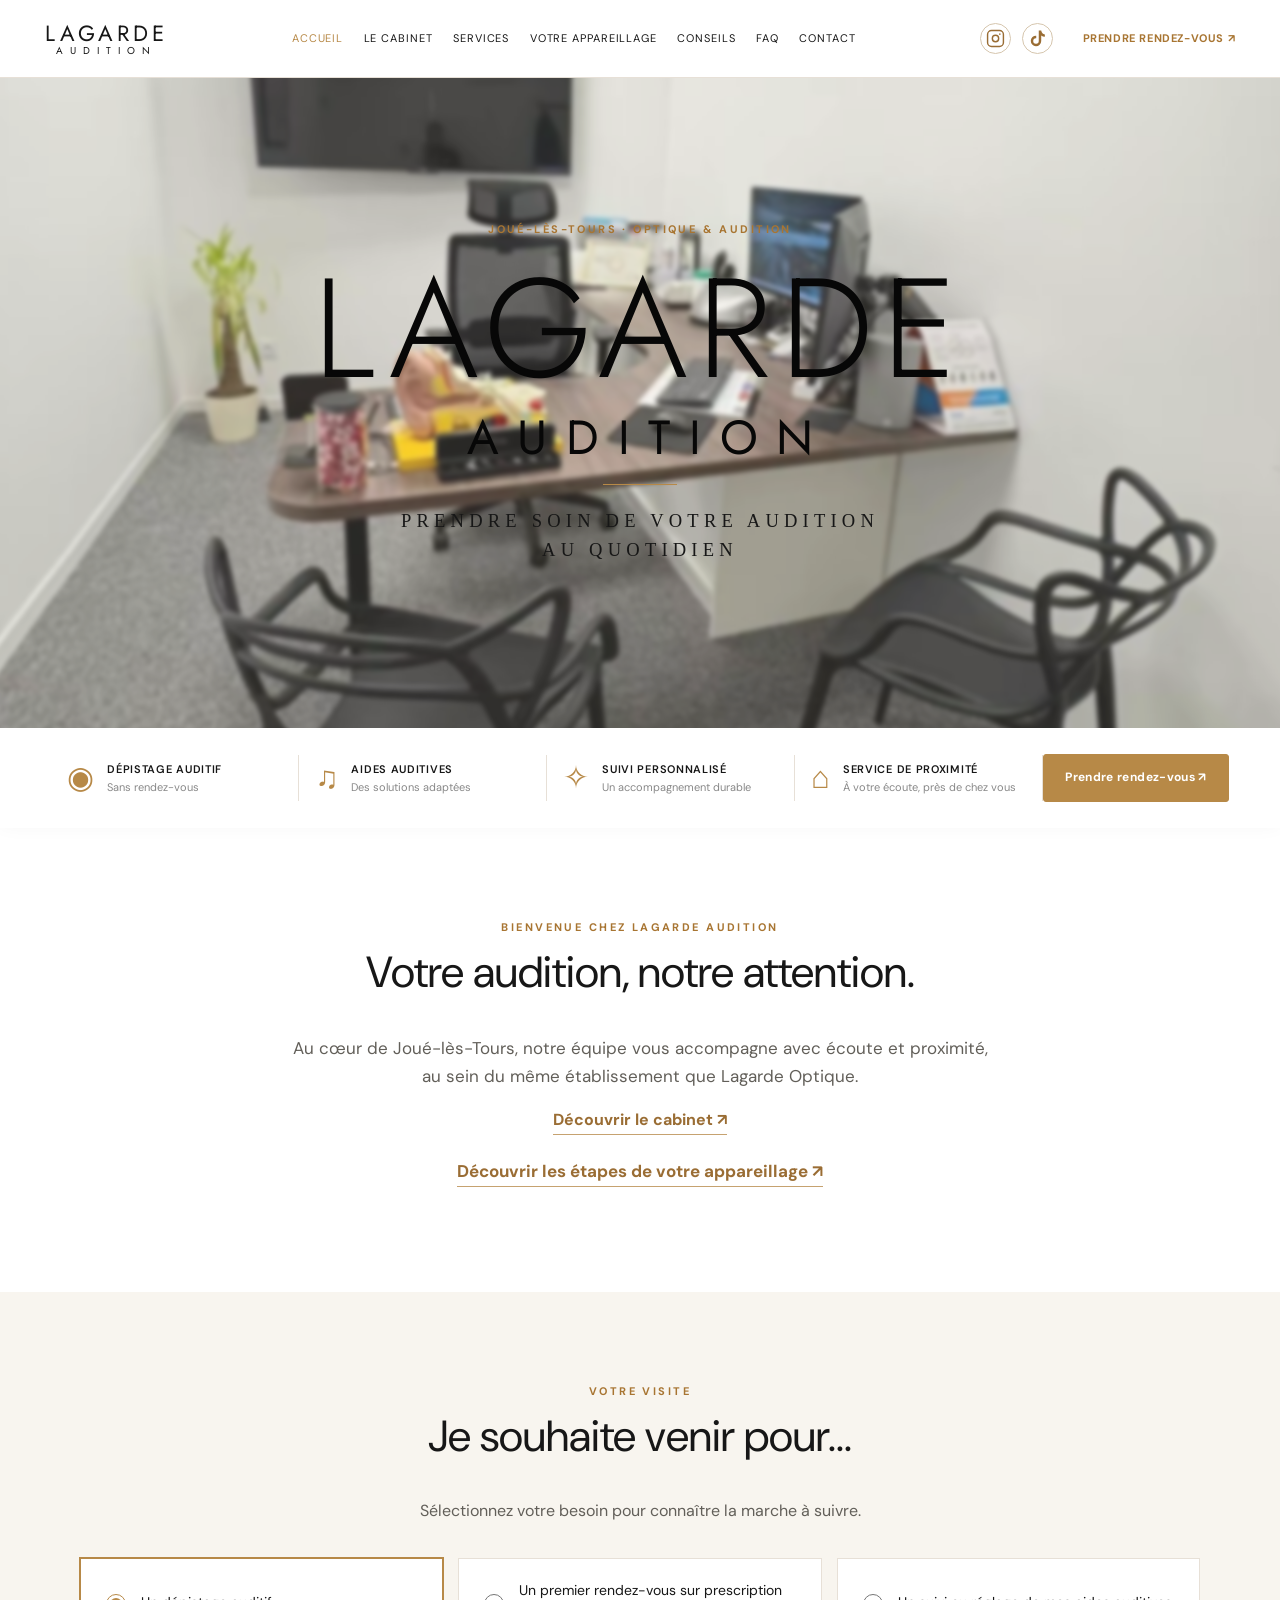
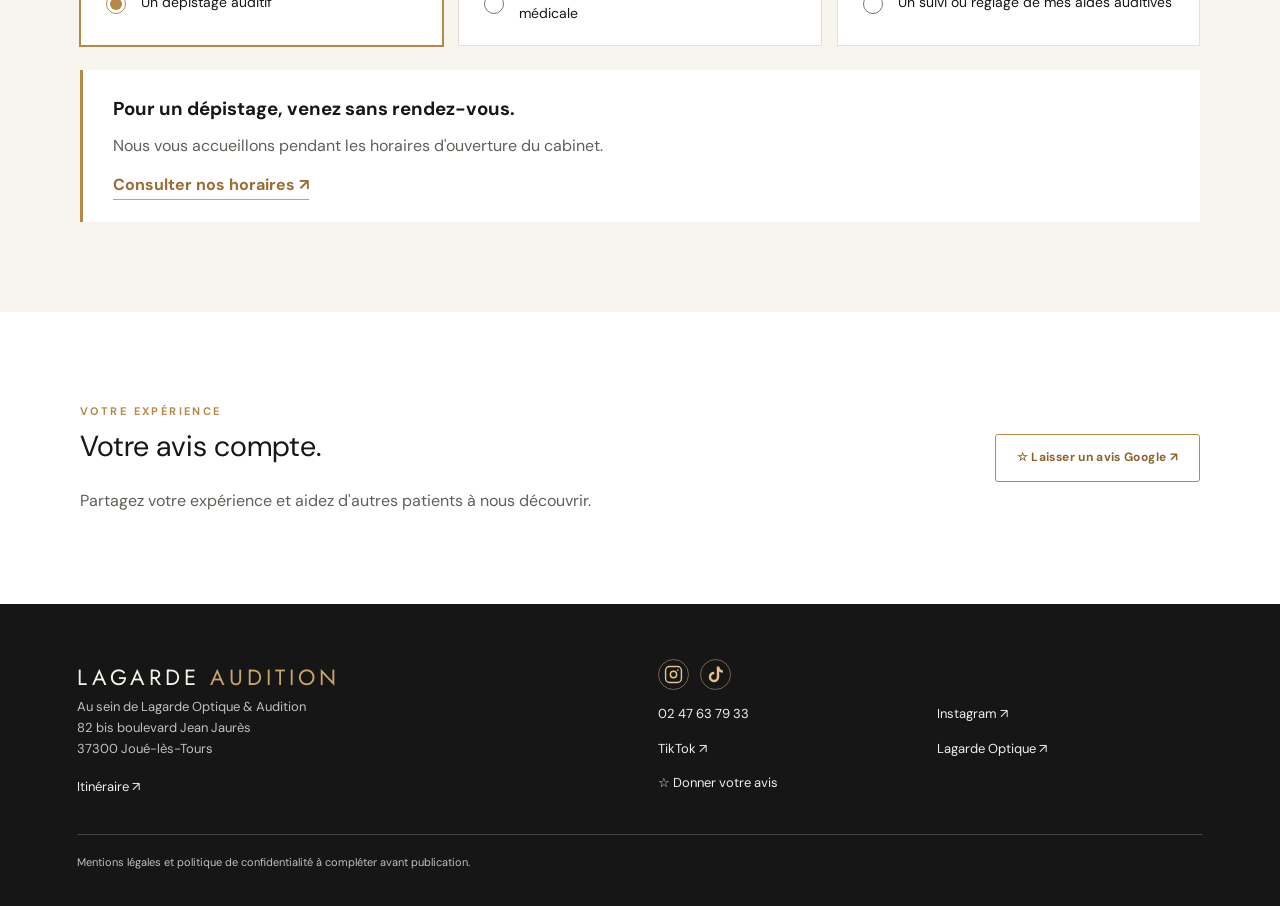
==== index.html @ 4db90084 "Add canonical link to index.html Added a canonical link to the head section for SEO." ====
<!DOCTYPE html>

<html lang="fr"><head><meta charset="utf-8"/><meta content="width=device-width,initial-scale=1" name="viewport"/><meta content="Lagarde Audition, votre audioprothésiste à Joué-lès-Tours. Dépistage auditif, appareils auditifs et suivi personnalisé. Prenez rendez-vous !" name="description"/><title>Audioprothésiste à Joué-lès-Tours | Lagarde Audition</title><link rel="canonical" href="https://www.lagarde-audition.fr/"/><link href="style.css" rel="stylesheet"/></head><body><header class="header"><a aria-label="Lagarde Audition, accueil" class="wordmark" href="index.html">LAGARDE <small>AUDITION</small></a><button aria-controls="nav" aria-expanded="false" class="menu-toggle" type="button">☰ <span class="sr">Menu</span></button><nav aria-label="Navigation principale" id="nav"><a aria-current="page" href="index.html">Accueil</a><a href="cabinet.html">Le cabinet</a><a href="services.html">Services</a><a href="appareillage.html">Votre appareillage</a><a href="conseils.html">Conseils</a><a href="faq.html">FAQ</a><a href="contact.html">Contact</a></nav><div aria-label="Réseaux sociaux" class="social-icons"><a aria-label="Instagram Lagarde Audition" href="https://www.instagram.com/lagarde.audition/" rel="noopener noreferrer" target="_blank"><svg aria-hidden="true" fill="none" height="19" stroke="currentColor" stroke-linecap="round" stroke-linejoin="round" stroke-width="1.8" viewbox="0 0 24 24" width="19"><rect height="20" rx="5" width="20" x="2" y="2"></rect><circle cx="12" cy="12" r="4"></circle><circle cx="17.5" cy="6.5" fill="currentColor" r="1" stroke="none"></circle></svg></a><a aria-label="TikTok Lagarde Audition" href="https://www.tiktok.com/@lagarde.audition" rel="noopener noreferrer" target="_blank"><svg aria-hidden="true" fill="currentColor" height="19" viewbox="0 0 24 24" width="19"><path d="M16.7 2h-3.1v13.1a3.5 3.5 0 1 1-3.2-3.5V8.5a6.6 6.6 0 1 0 6.3 6.6V8.3c1.3 1 2.9 1.5 4.6 1.6V6.8c-2.5-.2-4.2-1.8-4.6-4.8Z"></path></svg></a></div><a class="gold-link" href="https://www.doctolib.fr/magasin-d-optique-et-centre-auditif/joue-les-tours/lagarde-optique-et-audition" rel="noopener" target="_blank">Prendre rendez-vous ↗</a></header><main><section class="hero"><div class="hero-content"><p class="eyebrow">JOUÉ-LÈS-TOURS · OPTIQUE &amp; AUDITION</p><h1>LAGARDE<span>AUDITION</span></h1><div class="gold-rule"></div><p class="hero-tagline">PRENDRE SOIN DE VOTRE AUDITION<br/>AU QUOTIDIEN</p></div></section><section class="feature-bar"><a class="feature" href="services.html"><span class="feature-icon">◉</span><span><b>Dépistage auditif</b><small>Sans rendez-vous</small></span></a><a class="feature" href="services.html"><span class="feature-icon">♫</span><span><b>Aides auditives</b><small>Des solutions adaptées</small></span></a><a class="feature" href="services.html"><span class="feature-icon">✧</span><span><b>Suivi personnalisé</b><small>Un accompagnement durable</small></span></a><a class="feature" href="cabinet.html"><span class="feature-icon">⌂</span><span><b>Service de proximité</b><small>À votre écoute, près de chez vous</small></span></a><a class="btn gold" href="https://www.doctolib.fr/magasin-d-optique-et-centre-auditif/joue-les-tours/lagarde-optique-et-audition" rel="noopener" target="_blank">Prendre rendez-vous ↗</a></section><section class="section intro"><p class="eyebrow">BIENVENUE CHEZ LAGARDE AUDITION</p><h2>Votre audition, notre attention.</h2><p>Au cœur de Joué-lès-Tours, notre équipe vous accompagne avec écoute et proximité, au sein du même établissement que Lagarde Optique.</p><a class="inline" href="cabinet.html">Découvrir le cabinet ↗</a><p class="home-path"><a class="inline" href="appareillage.html#etapes">Découvrir les étapes de votre appareillage ↗</a></p></section><section class="section appointment" id="rendez-vous"><div class="section-heading"><p class="eyebrow">VOTRE VISITE</p><h2>Je souhaite venir pour…</h2><p>Sélectionnez votre besoin pour connaître la marche à suivre.</p></div><div aria-label="Motif de visite" class="reason-grid" role="radiogroup"><label><input checked="" name="reason" type="radio" value="depistage"/> Un dépistage auditif</label><label><input name="reason" type="radio" value="premier"/> Un premier rendez-vous sur prescription médicale</label><label><input name="reason" type="radio" value="suivi"/> Un suivi ou réglage de mes aides auditives</label></div><div aria-live="polite" class="reason-answer" id="reason-answer"><h3>Pour un dépistage, venez sans rendez-vous.</h3><p>Nous vous accueillons pendant les horaires d'ouverture du cabinet.</p><a class="inline" href="contact.html">Consulter nos horaires ↗</a></div></section><section class="section mini-review"><div><p class="eyebrow">VOTRE EXPÉRIENCE</p><h2>Votre avis compte.</h2><p>Partagez votre expérience et aidez d'autres patients à nous découvrir.</p></div><a class="btn outline" href="contact.html#avis">☆ Laisser un avis Google ↗</a></section></main><footer><div><strong>LAGARDE <span>AUDITION</span></strong><p>Au sein de Lagarde Optique &amp; Audition<br/>82 bis boulevard Jean Jaurès<br/>37300 Joué-lès-Tours</p><a href="https://www.google.com/maps/search/?api=1&amp;query=82+bis+boulevard+Jean+Jaur%C3%A8s+37300+Jou%C3%A9-l%C3%A8s-Tours" rel="noopener" target="_blank">Itinéraire ↗</a></div><div class="foot-links"><div aria-label="Réseaux sociaux" class="social-icons"><a aria-label="Instagram Lagarde Audition" href="https://www.instagram.com/lagarde.audition/" rel="noopener noreferrer" target="_blank"><svg aria-hidden="true" fill="none" height="19" stroke="currentColor" stroke-linecap="round" stroke-linejoin="round" stroke-width="1.8" viewbox="0 0 24 24" width="19"><rect height="20" rx="5" width="20" x="2" y="2"></rect><circle cx="12" cy="12" r="4"></circle><circle cx="17.5" cy="6.5" fill="currentColor" r="1" stroke="none"></circle></svg></a><a aria-label="TikTok Lagarde Audition" href="https://www.tiktok.com/@lagarde.audition" rel="noopener noreferrer" target="_blank"><svg aria-hidden="true" fill="currentColor" height="19" viewbox="0 0 24 24" width="19"><path d="M16.7 2h-3.1v13.1a3.5 3.5 0 1 1-3.2-3.5V8.5a6.6 6.6 0 1 0 6.3 6.6V8.3c1.3 1 2.9 1.5 4.6 1.6V6.8c-2.5-.2-4.2-1.8-4.6-4.8Z"></path></svg></a></div><a href="tel:+33247637933">02 47 63 79 33</a><a href="https://www.instagram.com/lagarde.audition/" rel="noopener" target="_blank">Instagram ↗</a><a href="https://www.tiktok.com/@lagarde.audition" rel="noopener" target="_blank">TikTok ↗</a><a href="https://www.lagarde-optique.fr/" rel="noopener" target="_blank">Lagarde Optique ↗</a><a href="contact.html#avis">☆ Donner votre avis</a></div><p class="legal">Mentions légales et politique de confidentialité à compléter avant publication.</p></footer><script src="script.js"></script></body></html>
---- style.css ----
@import url('https://fonts.googleapis.com/css2?family=DM+Sans:wght@400;500;600;700&family=Jost:wght@300;400;500&display=swap');:root{--black:#171717;--gold:#b78947;--cream:#f8f5ef;--line:#e7e0d7;--muted:#625f59}*{box-sizing:border-box}html{scroll-behavior:smooth}body{margin:0;color:var(--black);background:#fff;font-family:'DM Sans',Arial,sans-serif;line-height:1.65}a{color:inherit}button,input{font:inherit}h1,h2,h3,p{margin-top:0}h1,h2{line-height:1.16;font-weight:400}h2{font-size:clamp(28px,3.4vw,44px)}.header{height:78px;padding:0 clamp(18px,3.5vw,64px);display:flex;align-items:center;gap:30px;background:#fff;border-bottom:1px solid var(--line);position:relative;z-index:5}.wordmark{text-decoration:none;font-family:'Jost',Arial,sans-serif;font-size:22px;letter-spacing:4px;line-height:1.1;white-space:nowrap}.wordmark small{display:block;font-size:10px;letter-spacing:7px;text-align:center}.header nav{display:flex;gap:clamp(12px,1.6vw,27px);align-items:center;justify-content:center;flex:1}.header nav a{text-decoration:none;text-transform:uppercase;font-size:11px;letter-spacing:.9px;white-space:nowrap}.header nav a:hover,.header nav a[aria-current]{color:var(--gold)}.gold-link{font-size:11px;letter-spacing:.6px;text-transform:uppercase;color:#a87532;text-decoration:none;white-space:nowrap;font-weight:700}.menu-toggle{display:none}.sr{position:absolute;width:1px;height:1px;overflow:hidden;clip:rect(0,0,0,0)}.hero{height:min(68vw,650px);min-height:470px;position:relative;display:grid;place-items:center;overflow:hidden;background:#d4cec5}.hero:before{content:'';position:absolute;inset:-15px;background:url('assets/bureau-original.jpg') center 58%/cover no-repeat;filter:blur(2.5px);transform:scale(1.025)}.hero:after{content:'';position:absolute;inset:0;background:rgba(246,239,228,.16)}.hero-content{position:relative;z-index:1;text-align:center;padding:30px 18px}.hero h1{font-family:'Jost',Arial,sans-serif;font-size:clamp(68px,11vw,160px);font-weight:300;letter-spacing:.065em;line-height:1.03;margin:18px 0 20px;color:#070707}.hero h1 span{display:block;font-size:.34em;letter-spacing:.39em;padding-left:.39em;font-weight:400;margin-top:12px}.hero-tagline{font-family:Georgia,serif;font-size:clamp(13px,1.45vw,21px);letter-spacing:.28em;line-height:1.55;margin:22px 0}.eyebrow{font-size:11px;font-weight:700;letter-spacing:.22em;text-transform:uppercase;color:#a87532}.gold-rule{width:74px;height:1px;background:var(--gold);margin:22px auto}.feature-bar{display:grid;grid-template-columns:repeat(4,minmax(0,1fr)) auto;gap:0;align-items:center;padding:26px clamp(20px,4vw,70px);box-shadow:0 -4px 20px #0000000d}.feature{display:flex;gap:13px;align-items:center;text-decoration:none;border-right:1px solid var(--line);padding:5px 16px}.feature-icon{color:var(--gold);font-size:31px;line-height:1}.feature b{display:block;text-transform:uppercase;letter-spacing:.7px;font-size:11px;font-weight:600}.feature small{display:block;font-size:11px;color:#888}.btn{display:inline-flex;align-items:center;justify-content:center;padding:13px 21px;text-decoration:none;font-size:12px;letter-spacing:.03em;border-radius:3px;font-weight:700;text-align:center;border:1px solid var(--gold);transition:transform .15s}.btn:hover{transform:translateY(-2px)}.btn.gold{background:var(--gold);color:white}.btn.outline{color:#8b642f;background:transparent}.btn.disabled{color:#888;border-color:#ddd;cursor:default}.section{max-width:1180px;margin:0 auto;padding:90px 30px}.intro{text-align:center;max-width:760px}.intro p:not(.eyebrow){color:var(--muted);font-size:17px}.inline{color:#9a6d34;text-decoration:none;font-weight:700;border-bottom:1px solid #c6a270;padding-bottom:4px}.appointment{max-width:none;background:var(--cream)}.appointment>.section-heading,.reason-grid,.reason-answer{max-width:1120px;margin-left:auto;margin-right:auto}.section-heading{text-align:center;max-width:780px;margin:0 auto 34px}.section-heading p:last-child{color:var(--muted)}.reason-grid{display:grid;grid-template-columns:repeat(3,1fr);gap:15px}.reason-grid label{background:white;border:1px solid var(--line);padding:20px;cursor:pointer;display:flex;align-items:center;gap:12px;min-height:85px;font-size:14px}.reason-grid label:has(input:checked){border-color:var(--gold);box-shadow:0 0 0 1px var(--gold)}input[type=radio]{accent-color:var(--gold);width:20px;height:20px;flex-shrink:0}.reason-answer{margin-top:24px;padding:24px 30px;background:#fff;border-left:3px solid var(--gold)}.reason-answer h3{margin:0 0 8px}.reason-answer p{color:var(--muted);margin-bottom:12px}.mini-review{display:flex;justify-content:space-between;align-items:center;gap:30px}.mini-review h2{font-size:29px}.mini-review p{color:var(--muted);margin-bottom:0}.mini-review .eyebrow{color:var(--gold);margin-bottom:10px}.page-title{text-align:center;background:var(--cream);padding:85px 22px 80px}.page-title h1{font-size:clamp(37px,5vw,67px);font-family:Georgia,serif}.page-title>p:last-child{max-width:650px;margin:0 auto;color:var(--muted)}.split{display:grid;grid-template-columns:1fr 1fr;gap:70px;align-items:center}.split p{color:var(--muted)}.split img{width:100%;max-height:550px;object-fit:cover;object-position:center 55%}.rounded{border-radius:3px}.location{max-width:1280px}.location-grid{display:grid;grid-template-columns:.85fr 1.15fr;gap:24px}.location-grid figure{margin:0}.location-grid figure img{width:100%;height:620px;object-fit:cover;object-position:center 65%;display:block}.location-grid figcaption{font-size:12px;color:var(--muted);margin-top:9px}.map-side iframe{border:0;width:100%;height:410px;display:block}.address{background:var(--cream);padding:24px 28px}.address p{margin:10px 0 17px}.cards{display:grid;grid-template-columns:1fr 1fr;gap:20px}.cards article{background:var(--cream);padding:40px}.cards h2{font-size:27px}.cards p{color:var(--muted)}.num{color:var(--gold);font-family:Georgia,serif;font-size:27px}.center{text-align:center}.advice{display:grid;grid-template-columns:1fr 1.45fr;gap:35px}.advice-tabs{display:flex;flex-direction:column}.advice-tab{background:#fff;border:1px solid var(--line);border-bottom:0;text-align:left;padding:26px 23px;cursor:pointer;display:flex;justify-content:space-between;gap:15px;font-weight:600;color:#38332e}.advice-tab:last-child{border-bottom:1px solid var(--line)}.advice-tab[aria-selected=true]{background:var(--cream);border-left:4px solid var(--gold)}.advice-tab span{color:var(--gold)}.advice-panel{background:var(--cream);padding:28px}.advice-panel h2{font-size:32px}.advice-panel>p:not(.eyebrow){color:var(--muted)}.future-photo{height:210px;background:#e9e3d8;display:flex;flex-direction:column;align-items:center;justify-content:center;color:#82786c;text-align:center;margin-bottom:25px}.future-photo span{letter-spacing:.22em;font-size:12px}.future-photo p{font-size:13px}.faq{max-width:850px}.faq details{border-bottom:1px solid var(--line);padding:19px 0}.faq summary{font-weight:600;cursor:pointer;font-size:17px;list-style:none;display:flex;justify-content:space-between}.faq summary:after{content:'+';color:var(--gold);font-size:25px;font-weight:300}.faq details[open] summary:after{content:'−'}.faq details p{color:var(--muted);padding-top:12px}.contact-grid{display:grid;grid-template-columns:1fr 1.1fr;gap:55px;align-items:start}.contact-grid p{color:var(--muted)}.contact-grid a:not(.btn){color:#8a602d}.contact-map{width:100%;height:430px;border:0}.actions{display:flex;gap:12px;flex-wrap:wrap}footer{background:#161616;color:#f5f1ea;padding:55px clamp(24px,6vw,100px) 24px;display:grid;grid-template-columns:1fr 1fr;gap:35px}footer strong{font-family:'Jost',sans-serif;letter-spacing:.18em;font-size:22px;font-weight:400}footer strong span{color:#c8a36a}footer p{color:#c3c0ba;font-size:13px}footer a{color:#eee;text-decoration:none;font-size:13px}.foot-links{display:grid;grid-template-columns:1fr 1fr;gap:13px;align-content:start}.legal{grid-column:1/-1;border-top:1px solid #45413d;padding-top:18px;font-size:11px}@media(max-width:1100px){.header{gap:16px}.wordmark{font-size:17px}.header nav{gap:12px}.header nav a{font-size:10px}.feature-bar{grid-template-columns:repeat(2,1fr);gap:15px}.feature{border:0}.feature-bar>.btn{grid-column:1/-1;justify-self:center}}@media(max-width:760px){.header{height:70px;justify-content:space-between}.menu-toggle{display:block;background:transparent;border:0;font-size:25px;cursor:pointer}.header nav{display:none;position:absolute;top:70px;left:0;right:0;background:#fff;padding:20px;flex-direction:column;align-items:stretch;box-shadow:0 12px 20px #0001}.header nav.open{display:flex}.header .gold-link{font-size:10px}.hero{height:510px;min-height:0}.hero h1{font-size:clamp(48px,12vw,90px)}.hero h1 span{font-size:.39em}.hero-tagline{letter-spacing:.12em}.feature-bar{padding:20px 12px;gap:10px}.feature{padding:8px}.feature-icon{font-size:23px}.feature b{font-size:10px}.feature small{font-size:10px}.section{padding:58px 20px}.reason-grid,.split,.location-grid,.cards,.advice,.contact-grid{grid-template-columns:1fr}.mini-review{flex-direction:column;align-items:start}.location-grid figure img{height:450px}.map-side iframe{height:330px}.page-title{padding:65px 20px}.split{gap:30px}.advice{gap:18px}footer{grid-template-columns:1fr}.legal{grid-column:1}.foot-links{grid-template-columns:1fr 1fr}}@media(max-width:410px){.header .gold-link{max-width:105px;text-align:right;line-height:1.3}.wordmark{font-size:15px}.feature-bar{grid-template-columns:1fr 1fr}.feature{gap:7px}.feature-icon{font-size:20px}.hero h1{font-size:45px}.hero-tagline{font-size:12px}}
/* V8 : réseaux sociaux, conseils détaillés et lisibilité */
.social-icons{display:flex;align-items:center;gap:11px;flex-shrink:0}.social-icons a{display:inline-flex;align-items:center;justify-content:center;width:31px;height:31px;border:1px solid #d6c6ae;border-radius:50%;color:#9a6d34;text-decoration:none;transition:background .15s,color .15s}.social-icons a:hover,.social-icons a:focus-visible{background:#b78947;color:#fff}.foot-links .social-icons{grid-column:1/-1}.foot-links .social-icons a{color:#e6c18a;border-color:#74634b}.advice-body p,.advice-body li{color:#625f59}.advice-body h3{color:#8b642f;font-size:17px;margin:25px 0 10px}.advice-body ul{padding-left:22px;margin:10px 0 18px}.advice-body li{margin:7px 0}.advice-body strong{color:#292521}.cards article p:last-child{margin-bottom:0}.cards article p{margin-top:15px}.cards article strong{color:#8b642f}@media(max-width:1200px){.header{gap:13px;padding-left:20px;padding-right:20px}.social-icons{gap:6px}.header .social-icons a{width:27px;height:27px}}@media(max-width:760px){.header .social-icons{gap:4px}.header .social-icons a{width:27px;height:27px}.header .social-icons svg{width:16px;height:16px}.header{gap:8px}.wordmark{letter-spacing:2px}.wordmark small{letter-spacing:4px}}@media(max-width:420px){.header .gold-link{font-size:9px;max-width:85px}.header .social-icons a{width:25px;height:25px}.wordmark{font-size:13px}}

/* V9 — histoire, accès et parcours d'appareillage */
.story{border-top:1px solid var(--line)}.story-inner{display:grid;grid-template-columns:220px 1fr;gap:55px;align-items:center;max-width:930px;margin:auto}.story-mark{display:grid;place-items:center;aspect-ratio:1;border:1px solid #cbb28d;color:var(--gold);font:italic 47px Georgia,serif;letter-spacing:.04em}.story-lead{font:26px Georgia,serif;color:#29241d!important;line-height:1.4}.story-inner p{color:var(--muted)}.access{padding-top:25px}.access-grid{display:grid;grid-template-columns:repeat(2,1fr);gap:22px}.access-grid article{border:1px solid var(--line);padding:36px;background:#fff;text-align:center}.access-icon{font:38px Georgia,serif;color:var(--gold);height:55px}.access-grid h3{text-transform:uppercase;letter-spacing:.12em;font-size:14px}.access-grid p{color:var(--muted);margin-bottom:0}.service-next{max-width:none;background:#f8f5ef;text-align:center}.service-next>div{max-width:750px;margin:auto}.service-next p:not(.eyebrow){color:var(--muted)}.service-next .btn{margin-top:10px}.home-path{margin-top:24px}.path-grid{display:grid;grid-template-columns:repeat(3,minmax(0,1fr));gap:18px}.path-grid article{padding:32px;border:1px solid var(--line);position:relative}.path-grid article:before{content:'';position:absolute;top:0;left:0;right:0;height:3px;background:var(--gold)}.path-grid h3{font-size:19px;line-height:1.35}.path-grid p,.info-grid p,.brand-grid p{font-size:14px;color:var(--muted)}.finance{max-width:none;background:var(--cream)}.finance>.section-heading,.finance>.info-grid{max-width:1120px;margin-left:auto;margin-right:auto}.info-grid{display:grid;grid-template-columns:repeat(2,minmax(0,1fr));gap:20px}.info-grid article{background:#fff;border:1px solid var(--line);padding:34px}.info-grid h3{font-size:20px}.info-icon{display:inline-grid;place-items:center;width:46px;height:46px;border:1px solid #cdb48f;border-radius:50%;font:24px Georgia,serif;color:var(--gold);margin-bottom:14px}.trial-layout{display:grid;grid-template-columns:1.4fr .6fr;gap:65px;align-items:center}.trial-layout p{color:var(--muted)}.trial-highlight{padding:38px 24px;background:var(--cream);text-align:center;border:1px solid var(--line)}.trial-highlight>span{display:block;font:100px Georgia,serif;color:#b78947;line-height:1.2}.trial-highlight .plus{font-size:38px;vertical-align:top}.trial-highlight strong{display:block;font-size:18px}.trial-highlight p{font-size:13px;margin:12px 0 0}.guarantees .info-grid{max-width:1080px;margin:auto}.guarantees .info-grid article{background:var(--cream)}.brands{max-width:none;background:var(--cream)}.brands>.section-heading,.brand-grid{max-width:1120px;margin-left:auto;margin-right:auto}.brand-grid{display:grid;grid-template-columns:repeat(3,minmax(0,1fr));gap:20px}.brand-grid article{padding:35px 24px;text-align:center;background:white;border:1px solid var(--line)}.brand-wordmark{height:85px;display:flex;align-items:center;justify-content:center;font-size:37px;font-weight:700;letter-spacing:-.055em}.brand-wordmark.unitron{font-weight:500;letter-spacing:-.06em}.brand-wordmark.starkey{font-family:Georgia,serif;font-style:italic;letter-spacing:-.035em}.brand-dot{color:var(--gold)}.brand-grid h3{font-size:15px;font-weight:600}.brand-note{text-align:center;font-size:12px;color:var(--muted);margin:20px auto 0}.closing{text-align:center;max-width:850px}.closing p:not(.eyebrow){color:var(--muted)}.closing .actions{justify-content:center;margin-top:24px}
@media(max-width:1100px){.header nav{gap:8px}.header nav a{font-size:9px}.header{gap:10px}.header .gold-link{font-size:10px}}@media(max-width:900px){.header nav{display:none;position:absolute;top:78px;left:0;right:0;background:#fff;padding:20px;flex-direction:column;align-items:stretch;box-shadow:0 12px 20px #0001}.header nav.open{display:flex}.menu-toggle{display:block;background:transparent;border:0;font-size:25px;cursor:pointer}.header{justify-content:space-between}.header .gold-link{margin-left:auto}}@media(max-width:760px){.header nav{top:70px}.story-inner,.trial-layout{grid-template-columns:1fr;gap:25px}.story-mark{width:125px;justify-self:center;font-size:30px}.access-grid,.info-grid,.brand-grid,.path-grid{grid-template-columns:1fr}.access-grid article,.info-grid article,.brand-grid article{padding:26px}.trial-highlight>span{font-size:75px}.path-grid article{padding:25px}.story-lead{font-size:22px}}@media(min-width:761px) and (max-width:1050px){.path-grid{grid-template-columns:repeat(2,minmax(0,1fr))}}
/* Correction du cadre LAGARDE */
.story-mark {
  min-width: 0;
  overflow: hidden;
  padding: 12px;
  box-sizing: border-box;
}

.story-mark > * {
  max-width: 100%;
  min-width: 0;
  font-size: clamp(24px, 3vw, 38px);
  text-align: center;
}

/* Ajustement du mot LAGARDE dans son cadre */
.story-mark {
  font-size: 30px;
  letter-spacing: 0;
  white-space: nowrap;
  text-align: center;
}

.story-mark > * {
  font-size: inherit;
}

/* Correction du logo LAGARDE sur téléphone */
@media (max-width: 600px) {
  .story-mark {
    font-size: 24px;
    letter-spacing: 0;
    padding: 8px;
    overflow: hidden;
  }

  .story-mark > * {
    font-size: 24px;
    letter-spacing: 0;
  }
}
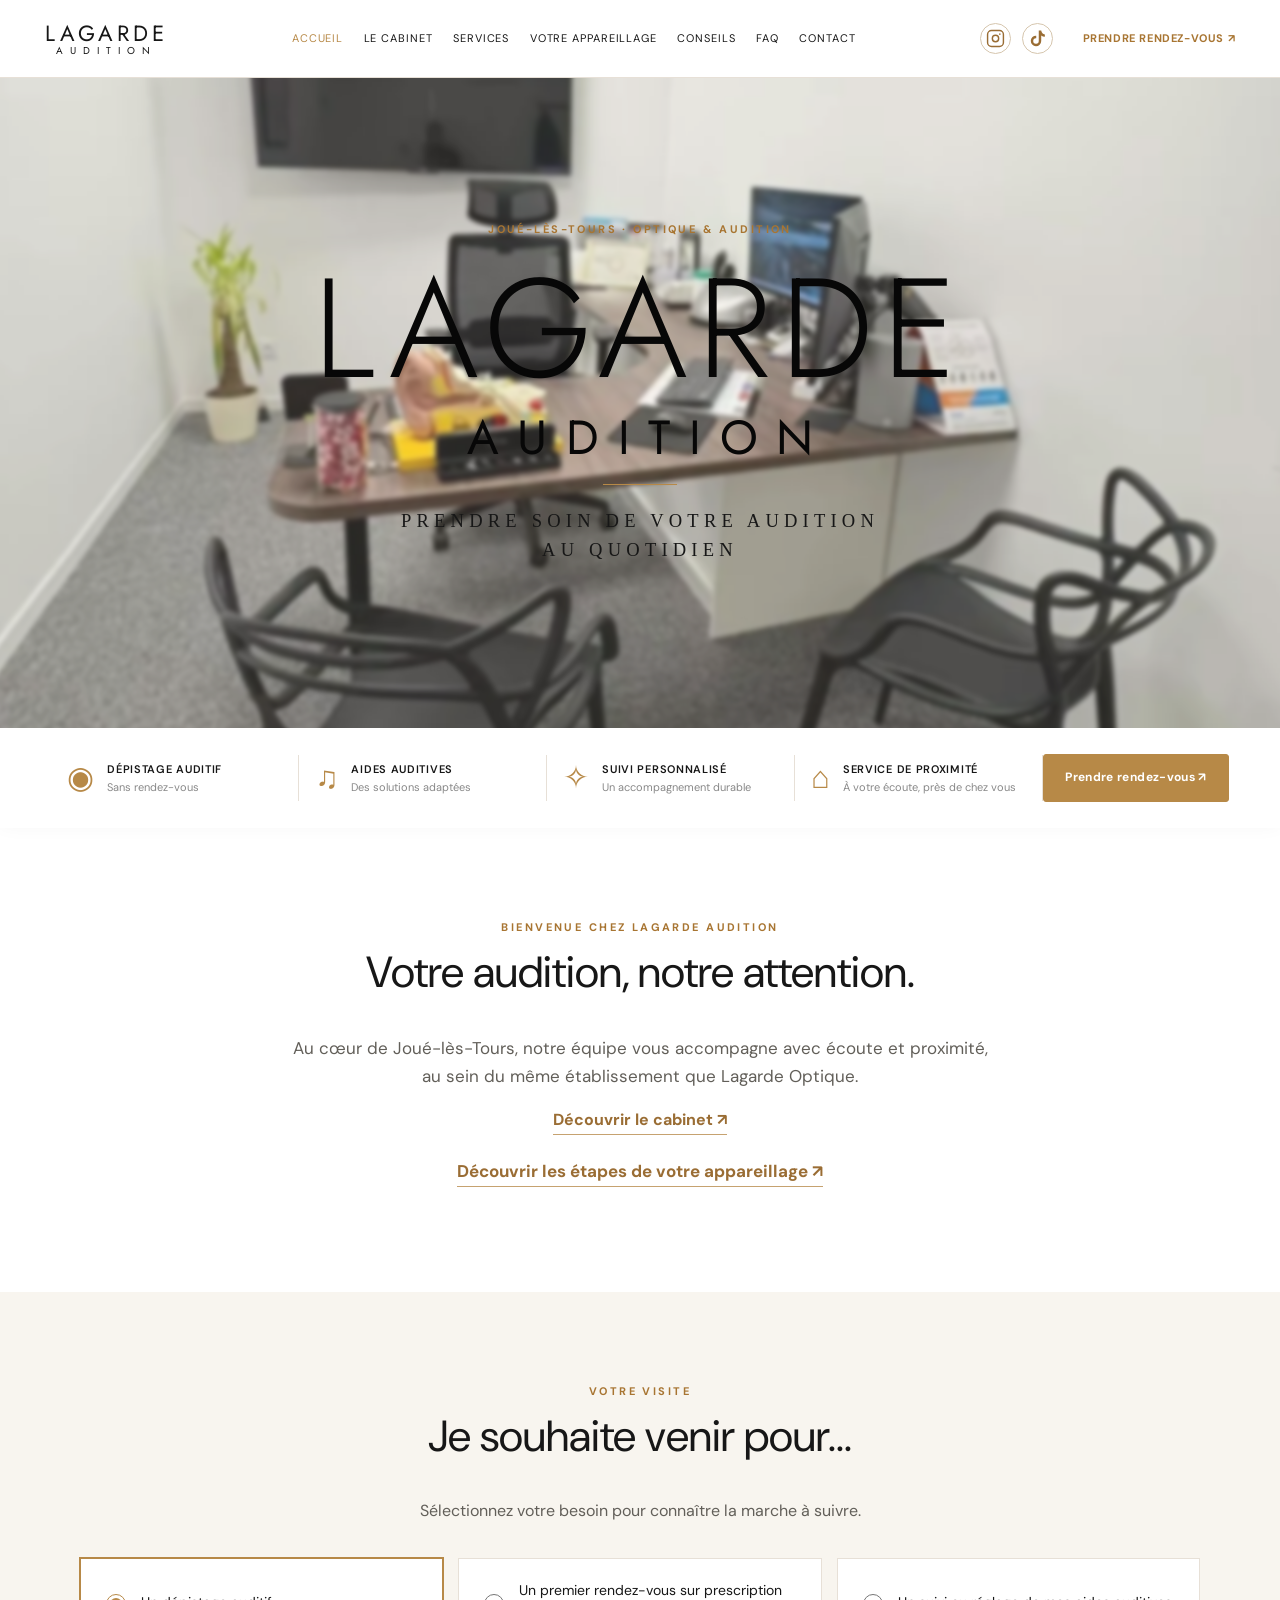
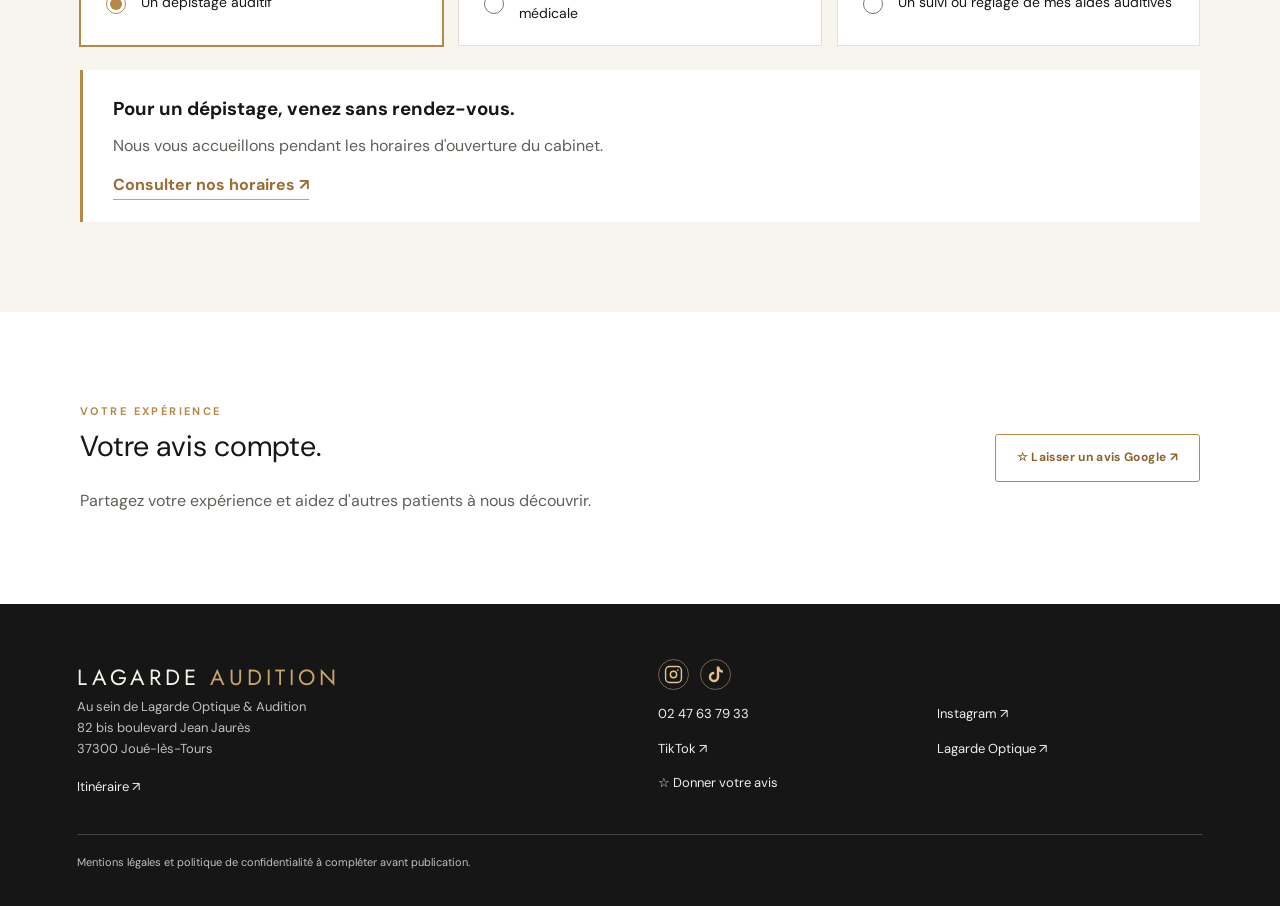
==== commit d95d0f96: "Fix HTML encoding issues in index.html" ====
--- a/index.html
+++ b/index.html
@@ -1,3 +1,3 @@
 <!DOCTYPE html>
 
-<html lang="fr"><head><meta charset="utf-8"/><meta content="width=device-width,initial-scale=1" name="viewport"/><meta content="Lagarde Audition, votre audioprothésiste à Joué-lès-Tours. Dépistage auditif, appareils auditifs et suivi personnalisé. Prenez rendez-vous !" name="description"/><title>Audioprothésiste à Joué-lès-Tours | Lagarde Audition</title><link rel="canonical" href="https://www.lagarde-audition.fr/"/><link href="style.css" rel="stylesheet"/></head><body><header class="header"><a aria-label="Lagarde Audition, accueil" class="wordmark" href="index.html">LAGARDE <small>AUDITION</small></a><button aria-controls="nav" aria-expanded="false" class="menu-toggle" type="button">☰ <span class="sr">Menu</span></button><nav aria-label="Navigation principale" id="nav"><a aria-current="page" href="index.html">Accueil</a><a href="cabinet.html">Le cabinet</a><a href="services.html">Services</a><a href="appareillage.html">Votre appareillage</a><a href="conseils.html">Conseils</a><a href="faq.html">FAQ</a><a href="contact.html">Contact</a></nav><div aria-label="Réseaux sociaux" class="social-icons"><a aria-label="Instagram Lagarde Audition" href="https://www.instagram.com/lagarde.audition/" rel="noopener noreferrer" target="_blank"><svg aria-hidden="true" fill="none" height="19" stroke="currentColor" stroke-linecap="round" stroke-linejoin="round" stroke-width="1.8" viewbox="0 0 24 24" width="19"><rect height="20" rx="5" width="20" x="2" y="2"></rect><circle cx="12" cy="12" r="4"></circle><circle cx="17.5" cy="6.5" fill="currentColor" r="1" stroke="none"></circle></svg></a><a aria-label="TikTok Lagarde Audition" href="https://www.tiktok.com/@lagarde.audition" rel="noopener noreferrer" target="_blank"><svg aria-hidden="true" fill="currentColor" height="19" viewbox="0 0 24 24" width="19"><path d="M16.7 2h-3.1v13.1a3.5 3.5 0 1 1-3.2-3.5V8.5a6.6 6.6 0 1 0 6.3 6.6V8.3c1.3 1 2.9 1.5 4.6 1.6V6.8c-2.5-.2-4.2-1.8-4.6-4.8Z"></path></svg></a></div><a class="gold-link" href="https://www.doctolib.fr/magasin-d-optique-et-centre-auditif/joue-les-tours/lagarde-optique-et-audition" rel="noopener" target="_blank">Prendre rendez-vous ↗</a></header><main><section class="hero"><div class="hero-content"><p class="eyebrow">JOUÉ-LÈS-TOURS · OPTIQUE &amp; AUDITION</p><h1>LAGARDE<span>AUDITION</span></h1><div class="gold-rule"></div><p class="hero-tagline">PRENDRE SOIN DE VOTRE AUDITION<br/>AU QUOTIDIEN</p></div></section><section class="feature-bar"><a class="feature" href="services.html"><span class="feature-icon">◉</span><span><b>Dépistage auditif</b><small>Sans rendez-vous</small></span></a><a class="feature" href="services.html"><span class="feature-icon">♫</span><span><b>Aides auditives</b><small>Des solutions adaptées</small></span></a><a class="feature" href="services.html"><span class="feature-icon">✧</span><span><b>Suivi personnalisé</b><small>Un accompagnement durable</small></span></a><a class="feature" href="cabinet.html"><span class="feature-icon">⌂</span><span><b>Service de proximité</b><small>À votre écoute, près de chez vous</small></span></a><a class="btn gold" href="https://www.doctolib.fr/magasin-d-optique-et-centre-auditif/joue-les-tours/lagarde-optique-et-audition" rel="noopener" target="_blank">Prendre rendez-vous ↗</a></section><section class="section intro"><p class="eyebrow">BIENVENUE CHEZ LAGARDE AUDITION</p><h2>Votre audition, notre attention.</h2><p>Au cœur de Joué-lès-Tours, notre équipe vous accompagne avec écoute et proximité, au sein du même établissement que Lagarde Optique.</p><a class="inline" href="cabinet.html">Découvrir le cabinet ↗</a><p class="home-path"><a class="inline" href="appareillage.html#etapes">Découvrir les étapes de votre appareillage ↗</a></p></section><section class="section appointment" id="rendez-vous"><div class="section-heading"><p class="eyebrow">VOTRE VISITE</p><h2>Je souhaite venir pour…</h2><p>Sélectionnez votre besoin pour connaître la marche à suivre.</p></div><div aria-label="Motif de visite" class="reason-grid" role="radiogroup"><label><input checked="" name="reason" type="radio" value="depistage"/> Un dépistage auditif</label><label><input name="reason" type="radio" value="premier"/> Un premier rendez-vous sur prescription médicale</label><label><input name="reason" type="radio" value="suivi"/> Un suivi ou réglage de mes aides auditives</label></div><div aria-live="polite" class="reason-answer" id="reason-answer"><h3>Pour un dépistage, venez sans rendez-vous.</h3><p>Nous vous accueillons pendant les horaires d'ouverture du cabinet.</p><a class="inline" href="contact.html">Consulter nos horaires ↗</a></div></section><section class="section mini-review"><div><p class="eyebrow">VOTRE EXPÉRIENCE</p><h2>Votre avis compte.</h2><p>Partagez votre expérience et aidez d'autres patients à nous découvrir.</p></div><a class="btn outline" href="contact.html#avis">☆ Laisser un avis Google ↗</a></section></main><footer><div><strong>LAGARDE <span>AUDITION</span></strong><p>Au sein de Lagarde Optique &amp; Audition<br/>82 bis boulevard Jean Jaurès<br/>37300 Joué-lès-Tours</p><a href="https://www.google.com/maps/search/?api=1&amp;query=82+bis+boulevard+Jean+Jaur%C3%A8s+37300+Jou%C3%A9-l%C3%A8s-Tours" rel="noopener" target="_blank">Itinéraire ↗</a></div><div class="foot-links"><div aria-label="Réseaux sociaux" class="social-icons"><a aria-label="Instagram Lagarde Audition" href="https://www.instagram.com/lagarde.audition/" rel="noopener noreferrer" target="_blank"><svg aria-hidden="true" fill="none" height="19" stroke="currentColor" stroke-linecap="round" stroke-linejoin="round" stroke-width="1.8" viewbox="0 0 24 24" width="19"><rect height="20" rx="5" width="20" x="2" y="2"></rect><circle cx="12" cy="12" r="4"></circle><circle cx="17.5" cy="6.5" fill="currentColor" r="1" stroke="none"></circle></svg></a><a aria-label="TikTok Lagarde Audition" href="https://www.tiktok.com/@lagarde.audition" rel="noopener noreferrer" target="_blank"><svg aria-hidden="true" fill="currentColor" height="19" viewbox="0 0 24 24" width="19"><path d="M16.7 2h-3.1v13.1a3.5 3.5 0 1 1-3.2-3.5V8.5a6.6 6.6 0 1 0 6.3 6.6V8.3c1.3 1 2.9 1.5 4.6 1.6V6.8c-2.5-.2-4.2-1.8-4.6-4.8Z"></path></svg></a></div><a href="tel:+33247637933">02 47 63 79 33</a><a href="https://www.instagram.com/lagarde.audition/" rel="noopener" target="_blank">Instagram ↗</a><a href="https://www.tiktok.com/@lagarde.audition" rel="noopener" target="_blank">TikTok ↗</a><a href="https://www.lagarde-optique.fr/" rel="noopener" target="_blank">Lagarde Optique ↗</a><a href="contact.html#avis">☆ Donner votre avis</a></div><p class="legal">Mentions légales et politique de confidentialité à compléter avant publication.</p></footer><script src="script.js"></script></body></html>
+<html lang="fr"><head><meta charset="utf-8"/><meta content="width=device-width,initial-scale=1" name="viewport"/><meta content="Lagarde Audition, votre audioprothésiste à Joué-lès-Tours. Dépistage auditif, appareils auditifs et suivi personnalisé. Prenez rendez-vous !" name="description"/><title>Audioprothésiste à Joué-lès-Tours | Lagarde Audition</title><link rel="canonical" href="https://www.lagarde-audition.fr/"/><link href="style.css" rel="stylesheet"/> <script type="application/ld+json"> {   "@context": "https://schema.org",   "@type": "LocalBusiness",   "@id": "https://www.lagarde-audition.fr/#cabinet",   "name": "Lagarde Audition", "priceRange": "950 € - 3480 € par appareil avant remboursement", "image": ["https://www.lagarde-audition.fr/ressources/facade-originale.jpg", "https://www.lagarde-audition.fr/ressources/bureau-original.jpg"],  "url": "https://www.lagarde-audition.fr/",   "description": "Cabinet d'audioprothèse à Joué-lès-Tours, spécialisé dans le dépistage auditif, les appareils auditifs et le suivi personnalisé.",   "telephone": "+33247637933",   "address": {     "@type": "PostalAddress",     "streetAddress": "82 bis boulevard Jean Jaurès",     "postalCode": "37300",     "addressLocality": "Joué-lès-Tours",     "addressRegion": "Centre-Val de Loire",     "addressCountry": "FR"   },   "openingHours": [     "Tu-Fr 10:00-12:00",     "Tu-Fr 14:00-19:00",     "Sa 10:00-12:00",     "Sa 14:00-18:00"   ],   "sameAs": [     "https://www.instagram.com/lagarde.audition/",     "https://www.tiktok.com/@lagarde.audition"   ] } </script></head><body><header class="header"><a aria-label="Lagarde Audition, accueil" class="wordmark" href="index.html">LAGARDE <small>AUDITION</small></a><button aria-controls="nav" aria-expanded="false" class="menu-toggle" type="button">☰ <span class="sr">Menu</span></button><nav aria-label="Navigation principale" id="nav"><a aria-current="page" href="index.html">Accueil</a><a href="cabinet.html">Le cabinet</a><a href="services.html">Services</a><a href="appareillage.html">Votre appareillage</a><a href="conseils.html">Conseils</a><a href="faq.html">FAQ</a><a href="contact.html">Contact</a></nav><div aria-label="Réseaux sociaux" class="social-icons"><a aria-label="Instagram Lagarde Audition" href="https://www.instagram.com/lagarde.audition/" rel="noopener noreferrer" target="_blank"><svg aria-hidden="true" fill="none" height="19" stroke="currentColor" stroke-linecap="round" stroke-linejoin="round" stroke-width="1.8" viewbox="0 0 24 24" width="19"><rect height="20" rx="5" width="20" x="2" y="2"></rect><circle cx="12" cy="12" r="4"></circle><circle cx="17.5" cy="6.5" fill="currentColor" r="1" stroke="none"></circle></svg></a><a aria-label="TikTok Lagarde Audition" href="https://www.tiktok.com/@lagarde.audition" rel="noopener noreferrer" target="_blank"><svg aria-hidden="true" fill="currentColor" height="19" viewbox="0 0 24 24" width="19"><path d="M16.7 2h-3.1v13.1a3.5 3.5 0 1 1-3.2-3.5V8.5a6.6 6.6 0 1 0 6.3 6.6V8.3c1.3 1 2.9 1.5 4.6 1.6V6.8c-2.5-.2-4.2-1.8-4.6-4.8Z"></path></svg></a></div><a class="gold-link" href="https://www.doctolib.fr/magasin-d-optique-et-centre-auditif/joue-les-tours/lagarde-optique-et-audition" rel="noopener" target="_blank">Prendre rendez-vous ↗</a></header><main><section class="hero"><div class="hero-content"><p class="eyebrow">JOUÉ-LÈS-TOURS · OPTIQUE &amp; AUDITION</p><h1>LAGARDE<span>AUDITION</span></h1><div class="gold-rule"></div><p class="hero-tagline">PRENDRE SOIN DE VOTRE AUDITION<br/>AU QUOTIDIEN</p></div></section><section class="feature-bar"><a class="feature" href="services.html"><span class="feature-icon">◉</span><span><b>Dépistage auditif</b><small>Sans rendez-vous</small></span></a><a class="feature" href="services.html"><span class="feature-icon">♫</span><span><b>Aides auditives</b><small>Des solutions adaptées</small></span></a><a class="feature" href="services.html"><span class="feature-icon">✧</span><span><b>Suivi personnalisé</b><small>Un accompagnement durable</small></span></a><a class="feature" href="cabinet.html"><span class="feature-icon">⌂</span><span><b>Service de proximité</b><small>À votre écoute, près de chez vous</small></span></a><a class="btn gold" href="https://www.doctolib.fr/magasin-d-optique-et-centre-auditif/joue-les-tours/lagarde-optique-et-audition" rel="noopener" target="_blank">Prendre rendez-vous ↗</a></section><section class="section intro"><p class="eyebrow">BIENVENUE CHEZ LAGARDE AUDITION</p><h2>Votre audition, notre attention.</h2><p>Au cœur de Joué-lès-Tours, notre équipe vous accompagne avec écoute et proximité, au sein du même établissement que Lagarde Optique.</p><a class="inline" href="cabinet.html">Découvrir le cabinet ↗</a><p class="home-path"><a class="inline" href="appareillage.html#etapes">Découvrir les étapes de votre appareillage ↗</a></p></section><section class="section appointment" id="rendez-vous"><div class="section-heading"><p class="eyebrow">VOTRE VISITE</p><h2>Je souhaite venir pour…</h2><p>Sélectionnez votre besoin pour connaître la marche à suivre.</p></div><div aria-label="Motif de visite" class="reason-grid" role="radiogroup"><label><input checked="" name="reason" type="radio" value="depistage"/> Un dépistage auditif</label><label><input name="reason" type="radio" value="premier"/> Un premier rendez-vous sur prescription médicale</label><label><input name="reason" type="radio" value="suivi"/> Un suivi ou réglage de mes aides auditives</label></div><div aria-live="polite" class="reason-answer" id="reason-answer"><h3>Pour un dépistage, venez sans rendez-vous.</h3><p>Nous vous accueillons pendant les horaires d'ouverture du cabinet.</p><a class="inline" href="contact.html">Consulter nos horaires ↗</a></div></section><section class="section mini-review"><div><p class="eyebrow">VOTRE EXPÉRIENCE</p><h2>Votre avis compte.</h2><p>Partagez votre expérience et aidez d'autres patients à nous découvrir.</p></div><a class="btn outline" href="contact.html#avis">☆ Laisser un avis Google ↗</a></section></main><footer><div><strong>LAGARDE <span>AUDITION</span></strong><p>Au sein de Lagarde Optique &amp; Audition<br/>82 bis boulevard Jean Jaurès<br/>37300 Joué-lès-Tours</p><a href="https://www.google.com/maps/search/?api=1&amp;query=82+bis+boulevard+Jean+Jaur%C3%A8s+37300+Jou%C3%A9-l%C3%A8s-Tours" rel="noopener" target="_blank">Itinéraire ↗</a></div><div class="foot-links"><div aria-label="Réseaux sociaux" class="social-icons"><a aria-label="Instagram Lagarde Audition" href="https://www.instagram.com/lagarde.audition/" rel="noopener noreferrer" target="_blank"><svg aria-hidden="true" fill="none" height="19" stroke="currentColor" stroke-linecap="round" stroke-linejoin="round" stroke-width="1.8" viewbox="0 0 24 24" width="19"><rect height="20" rx="5" width="20" x="2" y="2"></rect><circle cx="12" cy="12" r="4"></circle><circle cx="17.5" cy="6.5" fill="currentColor" r="1" stroke="none"></circle></svg></a><a aria-label="TikTok Lagarde Audition" href="https://www.tiktok.com/@lagarde.audition" rel="noopener noreferrer" target="_blank"><svg aria-hidden="true" fill="currentColor" height="19" viewbox="0 0 24 24" width="19"><path d="M16.7 2h-3.1v13.1a3.5 3.5 0 1 1-3.2-3.5V8.5a6.6 6.6 0 1 0 6.3 6.6V8.3c1.3 1 2.9 1.5 4.6 1.6V6.8c-2.5-.2-4.2-1.8-4.6-4.8Z"></path></svg></a></div><a href="tel:+33247637933">02 47 63 79 33</a><a href="https://www.instagram.com/lagarde.audition/" rel="noopener" target="_blank">Instagram ↗</a><a href="https://www.tiktok.com/@lagarde.audition" rel="noopener" target="_blank">TikTok ↗</a><a href="https://www.lagarde-optique.fr/" rel="noopener" target="_blank">Lagarde Optique ↗</a><a href="contact.html#avis">☆ Donner votre avis</a></div><p class="legal">Mentions légales et politique de confidentialité à compléter avant publication.</p></footer><script src="script.js" defer></script></body></html>
--- a/style.css
+++ b/style.css
@@ -1,4 +1,4 @@
-@import url('https://fonts.googleapis.com/css2?family=DM+Sans:wght@400;500;600;700&family=Jost:wght@300;400;500&display=swap');:root{--black:#171717;--gold:#b78947;--cream:#f8f5ef;--line:#e7e0d7;--muted:#625f59}*{box-sizing:border-box}html{scroll-behavior:smooth}body{margin:0;color:var(--black);background:#fff;font-family:'DM Sans',Arial,sans-serif;line-height:1.65}a{color:inherit}button,input{font:inherit}h1,h2,h3,p{margin-top:0}h1,h2{line-height:1.16;font-weight:400}h2{font-size:clamp(28px,3.4vw,44px)}.header{height:78px;padding:0 clamp(18px,3.5vw,64px);display:flex;align-items:center;gap:30px;background:#fff;border-bottom:1px solid var(--line);position:relative;z-index:5}.wordmark{text-decoration:none;font-family:'Jost',Arial,sans-serif;font-size:22px;letter-spacing:4px;line-height:1.1;white-space:nowrap}.wordmark small{display:block;font-size:10px;letter-spacing:7px;text-align:center}.header nav{display:flex;gap:clamp(12px,1.6vw,27px);align-items:center;justify-content:center;flex:1}.header nav a{text-decoration:none;text-transform:uppercase;font-size:11px;letter-spacing:.9px;white-space:nowrap}.header nav a:hover,.header nav a[aria-current]{color:var(--gold)}.gold-link{font-size:11px;letter-spacing:.6px;text-transform:uppercase;color:#a87532;text-decoration:none;white-space:nowrap;font-weight:700}.menu-toggle{display:none}.sr{position:absolute;width:1px;height:1px;overflow:hidden;clip:rect(0,0,0,0)}.hero{height:min(68vw,650px);min-height:470px;position:relative;display:grid;place-items:center;overflow:hidden;background:#d4cec5}.hero:before{content:'';position:absolute;inset:-15px;background:url('assets/bureau-original.jpg') center 58%/cover no-repeat;filter:blur(2.5px);transform:scale(1.025)}.hero:after{content:'';position:absolute;inset:0;background:rgba(246,239,228,.16)}.hero-content{position:relative;z-index:1;text-align:center;padding:30px 18px}.hero h1{font-family:'Jost',Arial,sans-serif;font-size:clamp(68px,11vw,160px);font-weight:300;letter-spacing:.065em;line-height:1.03;margin:18px 0 20px;color:#070707}.hero h1 span{display:block;font-size:.34em;letter-spacing:.39em;padding-left:.39em;font-weight:400;margin-top:12px}.hero-tagline{font-family:Georgia,serif;font-size:clamp(13px,1.45vw,21px);letter-spacing:.28em;line-height:1.55;margin:22px 0}.eyebrow{font-size:11px;font-weight:700;letter-spacing:.22em;text-transform:uppercase;color:#a87532}.gold-rule{width:74px;height:1px;background:var(--gold);margin:22px auto}.feature-bar{display:grid;grid-template-columns:repeat(4,minmax(0,1fr)) auto;gap:0;align-items:center;padding:26px clamp(20px,4vw,70px);box-shadow:0 -4px 20px #0000000d}.feature{display:flex;gap:13px;align-items:center;text-decoration:none;border-right:1px solid var(--line);padding:5px 16px}.feature-icon{color:var(--gold);font-size:31px;line-height:1}.feature b{display:block;text-transform:uppercase;letter-spacing:.7px;font-size:11px;font-weight:600}.feature small{display:block;font-size:11px;color:#888}.btn{display:inline-flex;align-items:center;justify-content:center;padding:13px 21px;text-decoration:none;font-size:12px;letter-spacing:.03em;border-radius:3px;font-weight:700;text-align:center;border:1px solid var(--gold);transition:transform .15s}.btn:hover{transform:translateY(-2px)}.btn.gold{background:var(--gold);color:white}.btn.outline{color:#8b642f;background:transparent}.btn.disabled{color:#888;border-color:#ddd;cursor:default}.section{max-width:1180px;margin:0 auto;padding:90px 30px}.intro{text-align:center;max-width:760px}.intro p:not(.eyebrow){color:var(--muted);font-size:17px}.inline{color:#9a6d34;text-decoration:none;font-weight:700;border-bottom:1px solid #c6a270;padding-bottom:4px}.appointment{max-width:none;background:var(--cream)}.appointment>.section-heading,.reason-grid,.reason-answer{max-width:1120px;margin-left:auto;margin-right:auto}.section-heading{text-align:center;max-width:780px;margin:0 auto 34px}.section-heading p:last-child{color:var(--muted)}.reason-grid{display:grid;grid-template-columns:repeat(3,1fr);gap:15px}.reason-grid label{background:white;border:1px solid var(--line);padding:20px;cursor:pointer;display:flex;align-items:center;gap:12px;min-height:85px;font-size:14px}.reason-grid label:has(input:checked){border-color:var(--gold);box-shadow:0 0 0 1px var(--gold)}input[type=radio]{accent-color:var(--gold);width:20px;height:20px;flex-shrink:0}.reason-answer{margin-top:24px;padding:24px 30px;background:#fff;border-left:3px solid var(--gold)}.reason-answer h3{margin:0 0 8px}.reason-answer p{color:var(--muted);margin-bottom:12px}.mini-review{display:flex;justify-content:space-between;align-items:center;gap:30px}.mini-review h2{font-size:29px}.mini-review p{color:var(--muted);margin-bottom:0}.mini-review .eyebrow{color:var(--gold);margin-bottom:10px}.page-title{text-align:center;background:var(--cream);padding:85px 22px 80px}.page-title h1{font-size:clamp(37px,5vw,67px);font-family:Georgia,serif}.page-title>p:last-child{max-width:650px;margin:0 auto;color:var(--muted)}.split{display:grid;grid-template-columns:1fr 1fr;gap:70px;align-items:center}.split p{color:var(--muted)}.split img{width:100%;max-height:550px;object-fit:cover;object-position:center 55%}.rounded{border-radius:3px}.location{max-width:1280px}.location-grid{display:grid;grid-template-columns:.85fr 1.15fr;gap:24px}.location-grid figure{margin:0}.location-grid figure img{width:100%;height:620px;object-fit:cover;object-position:center 65%;display:block}.location-grid figcaption{font-size:12px;color:var(--muted);margin-top:9px}.map-side iframe{border:0;width:100%;height:410px;display:block}.address{background:var(--cream);padding:24px 28px}.address p{margin:10px 0 17px}.cards{display:grid;grid-template-columns:1fr 1fr;gap:20px}.cards article{background:var(--cream);padding:40px}.cards h2{font-size:27px}.cards p{color:var(--muted)}.num{color:var(--gold);font-family:Georgia,serif;font-size:27px}.center{text-align:center}.advice{display:grid;grid-template-columns:1fr 1.45fr;gap:35px}.advice-tabs{display:flex;flex-direction:column}.advice-tab{background:#fff;border:1px solid var(--line);border-bottom:0;text-align:left;padding:26px 23px;cursor:pointer;display:flex;justify-content:space-between;gap:15px;font-weight:600;color:#38332e}.advice-tab:last-child{border-bottom:1px solid var(--line)}.advice-tab[aria-selected=true]{background:var(--cream);border-left:4px solid var(--gold)}.advice-tab span{color:var(--gold)}.advice-panel{background:var(--cream);padding:28px}.advice-panel h2{font-size:32px}.advice-panel>p:not(.eyebrow){color:var(--muted)}.future-photo{height:210px;background:#e9e3d8;display:flex;flex-direction:column;align-items:center;justify-content:center;color:#82786c;text-align:center;margin-bottom:25px}.future-photo span{letter-spacing:.22em;font-size:12px}.future-photo p{font-size:13px}.faq{max-width:850px}.faq details{border-bottom:1px solid var(--line);padding:19px 0}.faq summary{font-weight:600;cursor:pointer;font-size:17px;list-style:none;display:flex;justify-content:space-between}.faq summary:after{content:'+';color:var(--gold);font-size:25px;font-weight:300}.faq details[open] summary:after{content:'−'}.faq details p{color:var(--muted);padding-top:12px}.contact-grid{display:grid;grid-template-columns:1fr 1.1fr;gap:55px;align-items:start}.contact-grid p{color:var(--muted)}.contact-grid a:not(.btn){color:#8a602d}.contact-map{width:100%;height:430px;border:0}.actions{display:flex;gap:12px;flex-wrap:wrap}footer{background:#161616;color:#f5f1ea;padding:55px clamp(24px,6vw,100px) 24px;display:grid;grid-template-columns:1fr 1fr;gap:35px}footer strong{font-family:'Jost',sans-serif;letter-spacing:.18em;font-size:22px;font-weight:400}footer strong span{color:#c8a36a}footer p{color:#c3c0ba;font-size:13px}footer a{color:#eee;text-decoration:none;font-size:13px}.foot-links{display:grid;grid-template-columns:1fr 1fr;gap:13px;align-content:start}.legal{grid-column:1/-1;border-top:1px solid #45413d;padding-top:18px;font-size:11px}@media(max-width:1100px){.header{gap:16px}.wordmark{font-size:17px}.header nav{gap:12px}.header nav a{font-size:10px}.feature-bar{grid-template-columns:repeat(2,1fr);gap:15px}.feature{border:0}.feature-bar>.btn{grid-column:1/-1;justify-self:center}}@media(max-width:760px){.header{height:70px;justify-content:space-between}.menu-toggle{display:block;background:transparent;border:0;font-size:25px;cursor:pointer}.header nav{display:none;position:absolute;top:70px;left:0;right:0;background:#fff;padding:20px;flex-direction:column;align-items:stretch;box-shadow:0 12px 20px #0001}.header nav.open{display:flex}.header .gold-link{font-size:10px}.hero{height:510px;min-height:0}.hero h1{font-size:clamp(48px,12vw,90px)}.hero h1 span{font-size:.39em}.hero-tagline{letter-spacing:.12em}.feature-bar{padding:20px 12px;gap:10px}.feature{padding:8px}.feature-icon{font-size:23px}.feature b{font-size:10px}.feature small{font-size:10px}.section{padding:58px 20px}.reason-grid,.split,.location-grid,.cards,.advice,.contact-grid{grid-template-columns:1fr}.mini-review{flex-direction:column;align-items:start}.location-grid figure img{height:450px}.map-side iframe{height:330px}.page-title{padding:65px 20px}.split{gap:30px}.advice{gap:18px}footer{grid-template-columns:1fr}.legal{grid-column:1}.foot-links{grid-template-columns:1fr 1fr}}@media(max-width:410px){.header .gold-link{max-width:105px;text-align:right;line-height:1.3}.wordmark{font-size:15px}.feature-bar{grid-template-columns:1fr 1fr}.feature{gap:7px}.feature-icon{font-size:20px}.hero h1{font-size:45px}.hero-tagline{font-size:12px}}
+@import url('https://fonts.googleapis.com/css2?family=DM+Sans:wght@400;500;600;700&family=Jost:wght@300;400;500&display=swap');:root{--black:#171717;--gold:#b78947;--cream:#f8f5ef;--line:#e7e0d7;--muted:#625f59}*{box-sizing:border-box}html{scroll-behavior:smooth}body{margin:0;color:var(--black);background:#fff;font-family:'DM Sans',Arial,sans-serif;line-height:1.65}a{color:inherit}button,input{font:inherit}h1,h2,h3,p{margin-top:0}h1,h2{line-height:1.16;font-weight:400}h2{font-size:clamp(28px,3.4vw,44px)}.header{height:78px;padding:0 clamp(18px,3.5vw,64px);display:flex;align-items:center;gap:30px;background:#fff;border-bottom:1px solid var(--line);position:relative;z-index:5}.wordmark{text-decoration:none;font-family:'Jost',Arial,sans-serif;font-size:22px;letter-spacing:4px;line-height:1.1;white-space:nowrap}.wordmark small{display:block;font-size:10px;letter-spacing:7px;text-align:center}.header nav{display:flex;gap:clamp(12px,1.6vw,27px);align-items:center;justify-content:center;flex:1}.header nav a{text-decoration:none;text-transform:uppercase;font-size:11px;letter-spacing:.9px;white-space:nowrap}.header nav a:hover,.header nav a[aria-current]{color:var(--gold)}.gold-link{font-size:11px;letter-spacing:.6px;text-transform:uppercase;color:#a87532;text-decoration:none;white-space:nowrap;font-weight:700}.menu-toggle{display:none}.sr{position:absolute;width:1px;height:1px;overflow:hidden;clip:rect(0,0,0,0)}.hero{height:min(68vw,650px);min-height:470px;position:relative;display:grid;place-items:center;overflow:hidden;background:#d4cec5}.hero:before{content:'';position:absolute;inset:-15px;background:url('assets/bureau-original.webp') center 58%/cover no-repeat;filter:blur(2.5px);transform:scale(1.025)}.hero:after{content:'';position:absolute;inset:0;background:rgba(246,239,228,.16)}.hero-content{position:relative;z-index:1;text-align:center;padding:30px 18px}.hero h1{font-family:'Jost',Arial,sans-serif;font-size:clamp(68px,11vw,160px);font-weight:300;letter-spacing:.065em;line-height:1.03;margin:18px 0 20px;color:#070707}.hero h1 span{display:block;font-size:.34em;letter-spacing:.39em;padding-left:.39em;font-weight:400;margin-top:12px}.hero-tagline{font-family:Georgia,serif;font-size:clamp(13px,1.45vw,21px);letter-spacing:.28em;line-height:1.55;margin:22px 0}.eyebrow{font-size:11px;font-weight:700;letter-spacing:.22em;text-transform:uppercase;color:#a87532}.gold-rule{width:74px;height:1px;background:var(--gold);margin:22px auto}.feature-bar{display:grid;grid-template-columns:repeat(4,minmax(0,1fr)) auto;gap:0;align-items:center;padding:26px clamp(20px,4vw,70px);box-shadow:0 -4px 20px #0000000d}.feature{display:flex;gap:13px;align-items:center;text-decoration:none;border-right:1px solid var(--line);padding:5px 16px}.feature-icon{color:var(--gold);font-size:31px;line-height:1}.feature b{display:block;text-transform:uppercase;letter-spacing:.7px;font-size:11px;font-weight:600}.feature small{display:block;font-size:11px;color:#888}.btn{display:inline-flex;align-items:center;justify-content:center;padding:13px 21px;text-decoration:none;font-size:12px;letter-spacing:.03em;border-radius:3px;font-weight:700;text-align:center;border:1px solid var(--gold);transition:transform .15s}.btn:hover{transform:translateY(-2px)}.btn.gold{background:var(--gold);color:white}.btn.outline{color:#8b642f;background:transparent}.btn.disabled{color:#888;border-color:#ddd;cursor:default}.section{max-width:1180px;margin:0 auto;padding:90px 30px}.intro{text-align:center;max-width:760px}.intro p:not(.eyebrow){color:var(--muted);font-size:17px}.inline{color:#9a6d34;text-decoration:none;font-weight:700;border-bottom:1px solid #c6a270;padding-bottom:4px}.appointment{max-width:none;background:var(--cream)}.appointment>.section-heading,.reason-grid,.reason-answer{max-width:1120px;margin-left:auto;margin-right:auto}.section-heading{text-align:center;max-width:780px;margin:0 auto 34px}.section-heading p:last-child{color:var(--muted)}.reason-grid{display:grid;grid-template-columns:repeat(3,1fr);gap:15px}.reason-grid label{background:white;border:1px solid var(--line);padding:20px;cursor:pointer;display:flex;align-items:center;gap:12px;min-height:85px;font-size:14px}.reason-grid label:has(input:checked){border-color:var(--gold);box-shadow:0 0 0 1px var(--gold)}input[type=radio]{accent-color:var(--gold);width:20px;height:20px;flex-shrink:0}.reason-answer{margin-top:24px;padding:24px 30px;background:#fff;border-left:3px solid var(--gold)}.reason-answer h3{margin:0 0 8px}.reason-answer p{color:var(--muted);margin-bottom:12px}.mini-review{display:flex;justify-content:space-between;align-items:center;gap:30px}.mini-review h2{font-size:29px}.mini-review p{color:var(--muted);margin-bottom:0}.mini-review .eyebrow{color:var(--gold);margin-bottom:10px}.page-title{text-align:center;background:var(--cream);padding:85px 22px 80px}.page-title h1{font-size:clamp(37px,5vw,67px);font-family:Georgia,serif}.page-title>p:last-child{max-width:650px;margin:0 auto;color:var(--muted)}.split{display:grid;grid-template-columns:1fr 1fr;gap:70px;align-items:center}.split p{color:var(--muted)}.split img{width:100%;max-height:550px;object-fit:cover;object-position:center 55%}.rounded{border-radius:3px}.location{max-width:1280px}.location-grid{display:grid;grid-template-columns:.85fr 1.15fr;gap:24px}.location-grid figure{margin:0}.location-grid figure img{width:100%;height:620px;object-fit:cover;object-position:center 65%;display:block}.location-grid figcaption{font-size:12px;color:var(--muted);margin-top:9px}.map-side iframe{border:0;width:100%;height:410px;display:block}.address{background:var(--cream);padding:24px 28px}.address p{margin:10px 0 17px}.cards{display:grid;grid-template-columns:1fr 1fr;gap:20px}.cards article{background:var(--cream);padding:40px}.cards h2{font-size:27px}.cards p{color:var(--muted)}.num{color:var(--gold);font-family:Georgia,serif;font-size:27px}.center{text-align:center}.advice{display:grid;grid-template-columns:1fr 1.45fr;gap:35px}.advice-tabs{display:flex;flex-direction:column}.advice-tab{background:#fff;border:1px solid var(--line);border-bottom:0;text-align:left;padding:26px 23px;cursor:pointer;display:flex;justify-content:space-between;gap:15px;font-weight:600;color:#38332e}.advice-tab:last-child{border-bottom:1px solid var(--line)}.advice-tab[aria-selected=true]{background:var(--cream);border-left:4px solid var(--gold)}.advice-tab span{color:var(--gold)}.advice-panel{background:var(--cream);padding:28px}.advice-panel h2{font-size:32px}.advice-panel>p:not(.eyebrow){color:var(--muted)}.future-photo{height:210px;background:#e9e3d8;display:flex;flex-direction:column;align-items:center;justify-content:center;color:#82786c;text-align:center;margin-bottom:25px}.future-photo span{letter-spacing:.22em;font-size:12px}.future-photo p{font-size:13px}.faq{max-width:850px}.faq details{border-bottom:1px solid var(--line);padding:19px 0}.faq summary{font-weight:600;cursor:pointer;font-size:17px;list-style:none;display:flex;justify-content:space-between}.faq summary:after{content:'+';color:var(--gold);font-size:25px;font-weight:300}.faq details[open] summary:after{content:'−'}.faq details p{color:var(--muted);padding-top:12px}.contact-grid{display:grid;grid-template-columns:1fr 1.1fr;gap:55px;align-items:start}.contact-grid p{color:var(--muted)}.contact-grid a:not(.btn){color:#8a602d}.contact-map{width:100%;height:430px;border:0}.actions{display:flex;gap:12px;flex-wrap:wrap}footer{background:#161616;color:#f5f1ea;padding:55px clamp(24px,6vw,100px) 24px;display:grid;grid-template-columns:1fr 1fr;gap:35px}footer strong{font-family:'Jost',sans-serif;letter-spacing:.18em;font-size:22px;font-weight:400}footer strong span{color:#c8a36a}footer p{color:#c3c0ba;font-size:13px}footer a{color:#eee;text-decoration:none;font-size:13px}.foot-links{display:grid;grid-template-columns:1fr 1fr;gap:13px;align-content:start}.legal{grid-column:1/-1;border-top:1px solid #45413d;padding-top:18px;font-size:11px}@media(max-width:1100px){.header{gap:16px}.wordmark{font-size:17px}.header nav{gap:12px}.header nav a{font-size:10px}.feature-bar{grid-template-columns:repeat(2,1fr);gap:15px}.feature{border:0}.feature-bar>.btn{grid-column:1/-1;justify-self:center}}@media(max-width:760px){.header{height:70px;justify-content:space-between}.menu-toggle{display:block;background:transparent;border:0;font-size:25px;cursor:pointer}.header nav{display:none;position:absolute;top:70px;left:0;right:0;background:#fff;padding:20px;flex-direction:column;align-items:stretch;box-shadow:0 12px 20px #0001}.header nav.open{display:flex}.header .gold-link{font-size:10px}.hero{height:510px;min-height:0}.hero h1{font-size:clamp(48px,12vw,90px)}.hero h1 span{font-size:.39em}.hero-tagline{letter-spacing:.12em}.feature-bar{padding:20px 12px;gap:10px}.feature{padding:8px}.feature-icon{font-size:23px}.feature b{font-size:10px}.feature small{font-size:10px}.section{padding:58px 20px}.reason-grid,.split,.location-grid,.cards,.advice,.contact-grid{grid-template-columns:1fr}.mini-review{flex-direction:column;align-items:start}.location-grid figure img{height:450px}.map-side iframe{height:330px}.page-title{padding:65px 20px}.split{gap:30px}.advice{gap:18px}footer{grid-template-columns:1fr}.legal{grid-column:1}.foot-links{grid-template-columns:1fr 1fr}}@media(max-width:410px){.header .gold-link{max-width:105px;text-align:right;line-height:1.3}.wordmark{font-size:15px}.feature-bar{grid-template-columns:1fr 1fr}.feature{gap:7px}.feature-icon{font-size:20px}.hero h1{font-size:45px}.hero-tagline{font-size:12px}}
 /* V8 : réseaux sociaux, conseils détaillés et lisibilité */
 .social-icons{display:flex;align-items:center;gap:11px;flex-shrink:0}.social-icons a{display:inline-flex;align-items:center;justify-content:center;width:31px;height:31px;border:1px solid #d6c6ae;border-radius:50%;color:#9a6d34;text-decoration:none;transition:background .15s,color .15s}.social-icons a:hover,.social-icons a:focus-visible{background:#b78947;color:#fff}.foot-links .social-icons{grid-column:1/-1}.foot-links .social-icons a{color:#e6c18a;border-color:#74634b}.advice-body p,.advice-body li{color:#625f59}.advice-body h3{color:#8b642f;font-size:17px;margin:25px 0 10px}.advice-body ul{padding-left:22px;margin:10px 0 18px}.advice-body li{margin:7px 0}.advice-body strong{color:#292521}.cards article p:last-child{margin-bottom:0}.cards article p{margin-top:15px}.cards article strong{color:#8b642f}@media(max-width:1200px){.header{gap:13px;padding-left:20px;padding-right:20px}.social-icons{gap:6px}.header .social-icons a{width:27px;height:27px}}@media(max-width:760px){.header .social-icons{gap:4px}.header .social-icons a{width:27px;height:27px}.header .social-icons svg{width:16px;height:16px}.header{gap:8px}.wordmark{letter-spacing:2px}.wordmark small{letter-spacing:4px}}@media(max-width:420px){.header .gold-link{font-size:9px;max-width:85px}.header .social-icons a{width:25px;height:25px}.wordmark{font-size:13px}}
 
